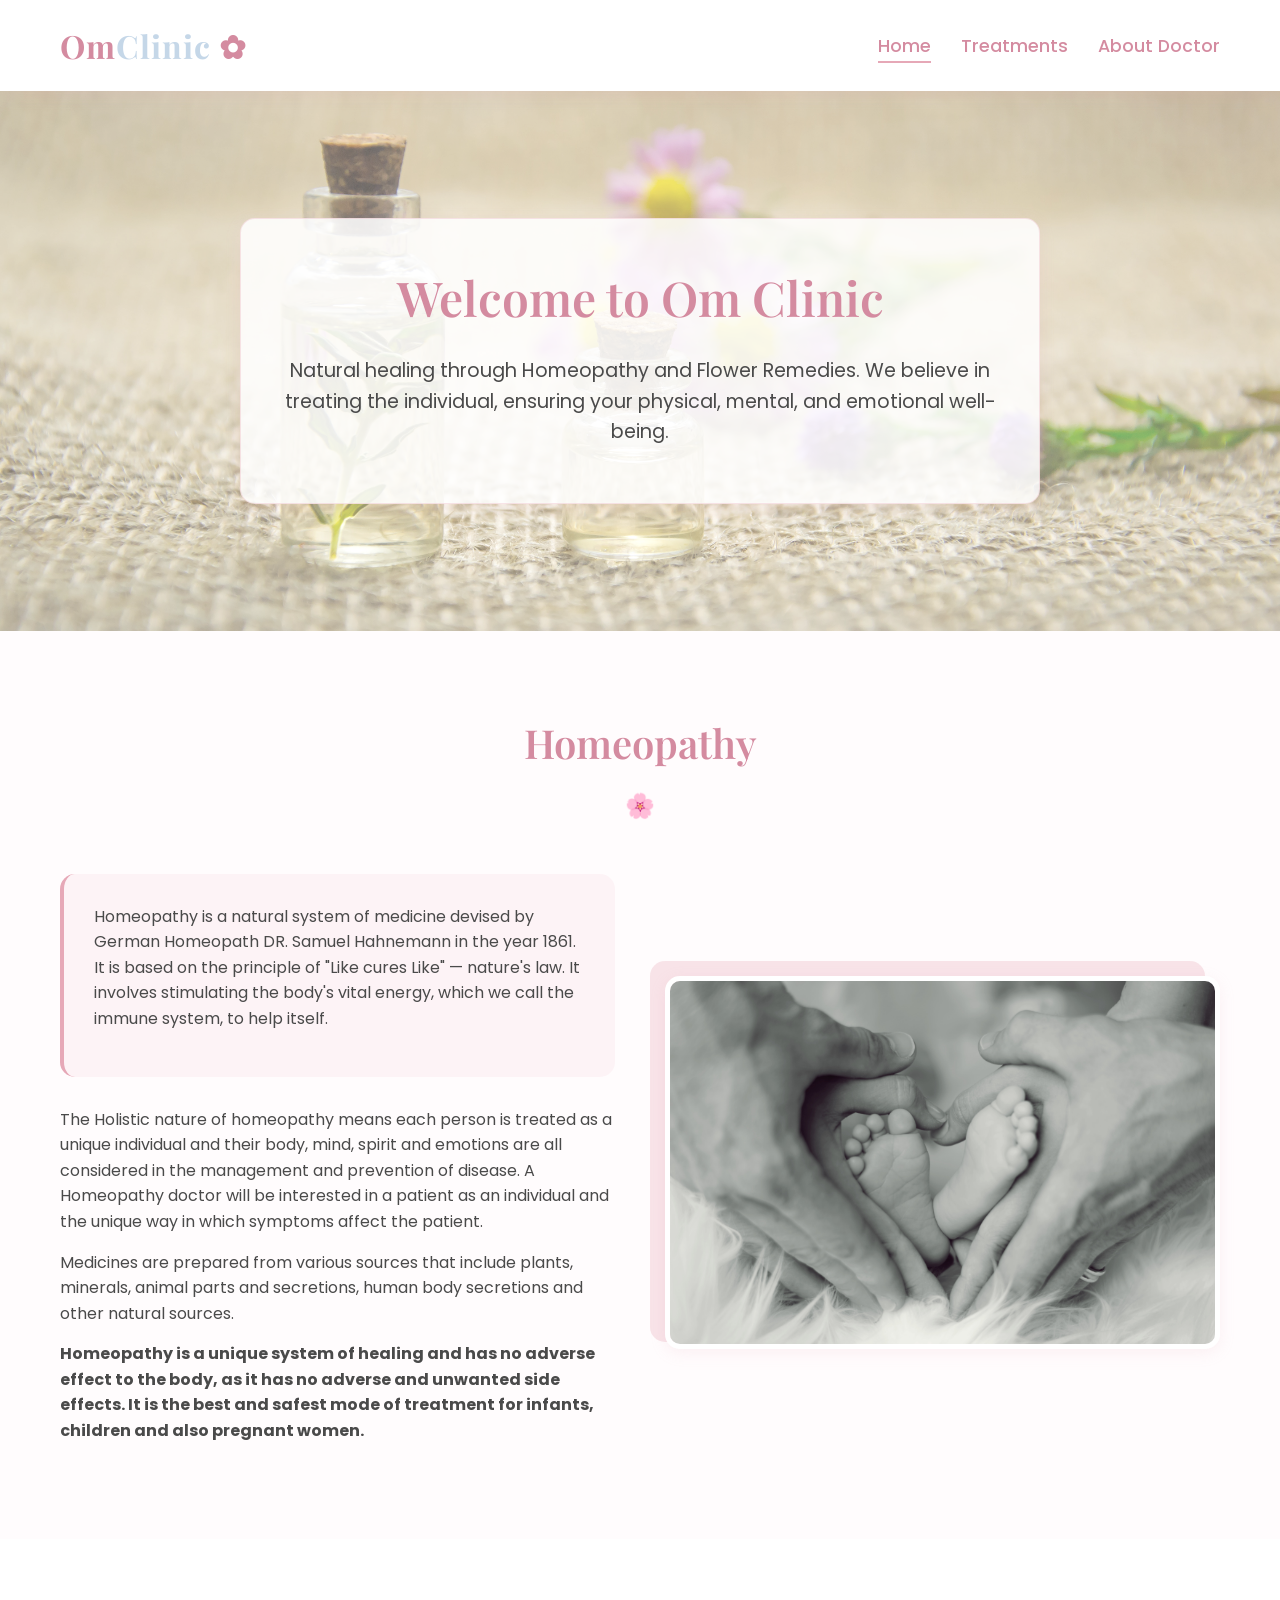
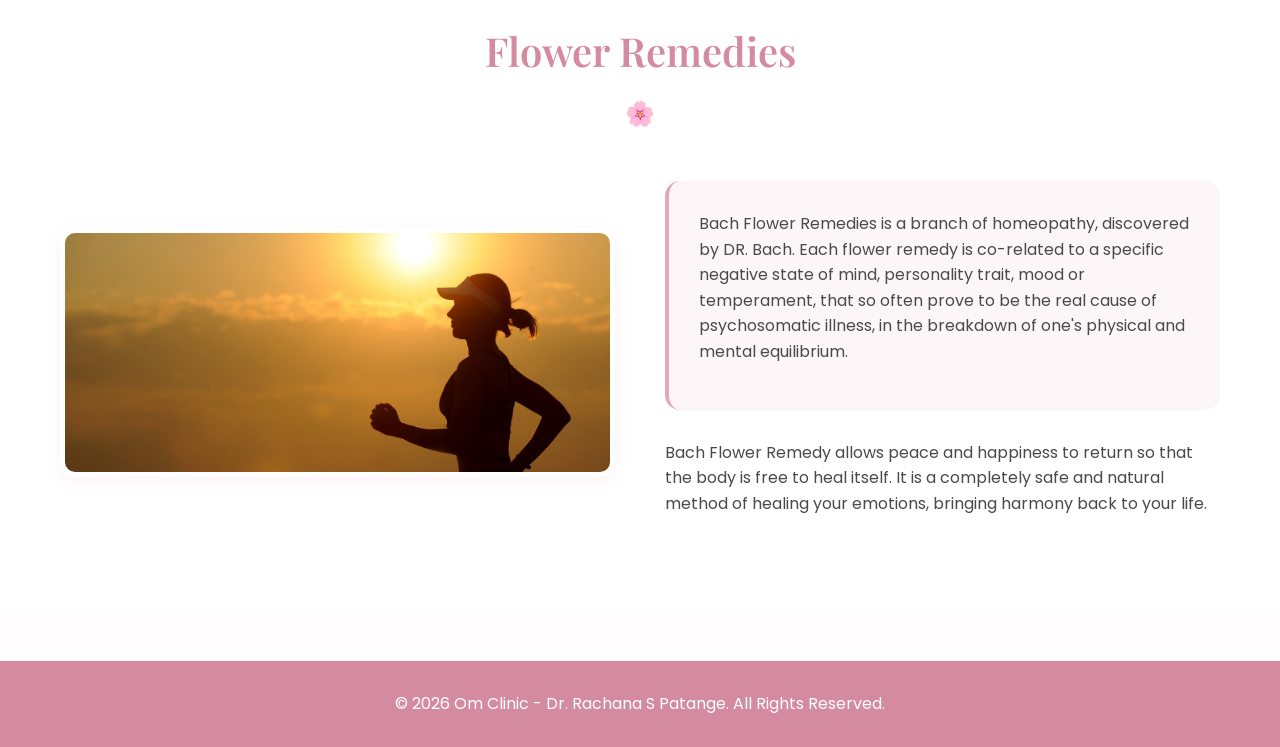
==== index.html @ 3744a469 "Add files via upload" ====
<!DOCTYPE html>
<html lang="en">
<head>
    <meta charset="UTF-8">
    <meta name="viewport" content="width=device-width, initial-scale=1.0">
    <title>Om Clinic - Homeopathy and Flower Remedies</title>
    <link rel="stylesheet" href="styles.css">
    <meta name="description" content="Om Clinic by Dr. Rachana S Patange - Best homeopathy and flower remedies in Pune.">
</head>
<body>

    <header>
        <div class="container">
            <nav>
                <div class="logo">Om<span>Clinic</span> ✿</div>
                <ul class="nav-links">
                    <li><a href="index.html" class="active">Home</a></li>
                    <li><a href="treatments.html">Treatments</a></li>
                    <li><a href="about.html">About Doctor</a></li>
                </ul>
            </nav>
        </div>
    </header>

    <section class="hero" style="background-image: url('Banner 2 Flower.jpg');">
        <div class="container">
            <div class="hero-content">
                <h1>Welcome to Om Clinic</h1>
                <p>Natural healing through Homeopathy and Flower Remedies. We believe in treating the individual, ensuring your physical, mental, and emotional well-being.</p>
            </div>
        </div>
    </section>

    <section class="section">
        <div class="container">
            <h2 class="section-title">Homeopathy</h2>
            <div class="about-flex">
                <div class="about-text">
                    <div class="info-box">
                        <p>Homeopathy is a natural system of medicine devised by German Homeopath DR. Samuel Hahnemann in the year 1861. It is based on the principle of "Like cures Like" — nature's law. It involves stimulating the body's vital energy, which we call the immune system, to help itself.</p>
                    </div>
                    <p>The Holistic nature of homeopathy means each person is treated as a unique individual and their body, mind, spirit and emotions are all considered in the management and prevention of disease. A Homeopathy doctor will be interested in a patient as an individual and the unique way in which symptoms affect the patient.</p>
                    <p>Medicines are prepared from various sources that include plants, minerals, animal parts and secretions, human body secretions and other natural sources.</p>
                    <p><strong>Homeopathy is a unique system of healing and has no adverse effect to the body, as it has no adverse and unwanted side effects. It is the best and safest mode of treatment for infants, children and also pregnant women.</strong></p>
                </div>
                <div class="about-img-container">
                    <img src="Homeopathy For Family.jpg" alt="Homeopathy for the entire family">
                </div>
            </div>
        </div>
    </section>

    <section class="section" style="background-color: var(--card-bg);">
        <div class="container">
            <h2 class="section-title">Flower Remedies</h2>
            <div class="about-flex" style="flex-direction: row-reverse;">
                <div class="about-text">
                    <div class="info-box">
                        <p>Bach Flower Remedies is a branch of homeopathy, discovered by DR. Bach. Each flower remedy is co-related to a specific negative state of mind, personality trait, mood or temperament, that so often prove to be the real cause of psychosomatic illness, in the breakdown of one's physical and mental equilibrium.</p>
                    </div>
                    <p>Bach Flower Remedy allows peace and happiness to return so that the body is free to heal itself. It is a completely safe and natural method of healing your emotions, bringing harmony back to your life.</p>
                </div>
                <div class="about-img-container">
                    <!-- Placeholder using another banner image or general floral image -->
                    <img src="Banner 3 Active Woman.jpg" alt="Active healthy woman representing flower remedies">
                </div>
            </div>
        </div>
    </section>

    <footer>
        <div class="container">
            <p>&copy; 2026 Om Clinic - Dr. Rachana S Patange. All Rights Reserved.</p>
        </div>
    </footer>

</body>
</html>
---- styles.css ----
@import url('https://fonts.googleapis.com/css2?family=Playfair+Display:ital,wght@0,400;0,600;0,700;1,400&family=Poppins:wght@300;400;500;600&display=swap');

:root {
    --primary-color: #e6a8b7; /* Soft pastel pink */
    --primary-dark: #d48ba0;
    --secondary-color: #c5d7e8; /* Soft pastel blue */
    --accent-color: #e0e5cd; /* Soft pastel green */
    --text-color: #4a4a4a;
    --text-light: #7a7a7a;
    --bg-color: #fffcfd; /* Very light pinkish white */
    --card-bg: #ffffff;
    --heading-font: 'Playfair Display', serif;
    --body-font: 'Poppins', sans-serif;
    --shadow: 0 4px 15px rgba(230, 168, 183, 0.15);
}

* {
    margin: 0;
    padding: 0;
    box-sizing: border-box;
}

body {
    font-family: var(--body-font);
    color: var(--text-color);
    background-color: var(--bg-color);
    line-height: 1.6;
}

h1, h2, h3, h4, h5, h6 {
    font-family: var(--heading-font);
    color: var(--primary-dark);
    margin-bottom: 15px;
    font-weight: 600;
}

p {
    margin-bottom: 15px;
}

a {
    text-decoration: none;
    color: var(--primary-dark);
    transition: color 0.3s ease;
}

a:hover {
    color: var(--primary-color);
}

.container {
    max-width: 1200px;
    margin: 0 auto;
    padding: 0 20px;
}

/* Header & Navigation */
header {
    background-color: var(--card-bg);
    box-shadow: var(--shadow);
    position: sticky;
    top: 0;
    z-index: 100;
}

nav {
    display: flex;
    justify-content: space-between;
    align-items: center;
    padding: 20px 0;
}

.logo {
    font-family: var(--heading-font);
    font-size: 2rem;
    font-weight: 700;
    color: var(--primary-dark);
    letter-spacing: 1px;
}

.logo span {
    color: var(--secondary-color);
}

.nav-links {
    list-style: none;
    display: flex;
    gap: 30px;
}

.nav-links li a {
    font-weight: 500;
    font-size: 1.1rem;
    position: relative;
}

.nav-links li a::after {
    content: '';
    position: absolute;
    bottom: -5px;
    left: 0;
    width: 0;
    height: 2px;
    background-color: var(--primary-color);
    transition: width 0.3s ease;
}

.nav-links li a:hover::after,
.nav-links li a.active::after {
    width: 100%;
}

/* Hero Section */
.hero {
    position: relative;
    height: 60vh;
    min-height: 400px;
    display: flex;
    align-items: center;
    justify-content: center;
    text-align: center;
    background-size: cover;
    background-position: center;
    background-repeat: no-repeat;
    color: var(--card-bg);
}

.hero::before {
    content: '';
    position: absolute;
    top: 0;
    left: 0;
    right: 0;
    bottom: 0;
    background: rgba(255, 255, 255, 0.4);
}

.hero-content {
    position: relative;
    z-index: 1;
    background: rgba(255, 255, 255, 0.85);
    padding: 40px;
    border-radius: 15px;
    max-width: 800px;
    box-shadow: var(--shadow);
    border: 1px solid rgba(230, 168, 183, 0.3);
}

.hero-content h1 {
    font-size: 3rem;
    margin-bottom: 20px;
}

.hero-content p {
    font-size: 1.2rem;
    color: var(--text-color);
}

/* Sections */
.section {
    padding: 80px 0;
}

.section-title {
    text-align: center;
    font-size: 2.5rem;
    margin-bottom: 50px;
    position: relative;
}

.section-title::after {
    content: '🌸';
    display: block;
    font-size: 1.5rem;
    margin-top: 10px;
    color: var(--primary-color);
}

/* Cards & Grids */
.grid {
    display: grid;
    grid-template-columns: repeat(auto-fit, minmax(300px, 1fr));
    gap: 40px;
}

.card {
    background: var(--card-bg);
    border-radius: 15px;
    overflow: hidden;
    box-shadow: var(--shadow);
    transition: transform 0.3s ease, box-shadow 0.3s ease;
    border: 1px solid rgba(230, 168, 183, 0.2);
}

.card:hover {
    transform: translateY(-10px);
    box-shadow: 0 10px 25px rgba(230, 168, 183, 0.3);
}

.card-img {
    width: 100%;
    height: 250px;
    object-fit: cover;
}

.card-content {
    padding: 30px;
}

.card-content h3 {
    font-size: 1.5rem;
    margin-bottom: 15px;
}

.card-content ul {
    list-style-position: inside;
    list-style-type: none;
}

.card-content ul li {
    position: relative;
    padding-left: 25px;
    margin-bottom: 8px;
}

.card-content ul li::before {
    content: '✿';
    position: absolute;
    left: 0;
    color: var(--primary-color);
}

/* About Section */
.about-flex {
    display: flex;
    align-items: center;
    gap: 50px;
}

.about-img-container {
    flex: 1;
    position: relative;
}

.about-img-container img {
    width: 100%;
    border-radius: 15px;
    box-shadow: var(--shadow);
    border: 5px solid white;
}

.about-img-container::before {
    content: '';
    position: absolute;
    top: -15px;
    left: -15px;
    right: 15px;
    bottom: 15px;
    background-color: var(--primary-color);
    border-radius: 15px;
    z-index: -1;
    opacity: 0.3;
}

.about-text {
    flex: 1;
}

/* Info Box */
.info-box {
    background-color: rgba(230, 168, 183, 0.1);
    padding: 30px;
    border-radius: 15px;
    margin-bottom: 30px;
    border-left: 4px solid var(--primary-color);
}

/* Footer */
footer {
    background-color: var(--primary-dark);
    color: white;
    text-align: center;
    padding: 30px 0;
    margin-top: 50px;
}

footer p {
    margin-bottom: 0;
}

/* Responsive */
@media (max-width: 768px) {
    .nav-links {
        display: none; /* Simple approach for mobile, normally would add a hamburger menu */
    }
    
    .hero-content h1 {
        font-size: 2rem;
    }
    
    .about-flex {
        flex-direction: column;
    }
}
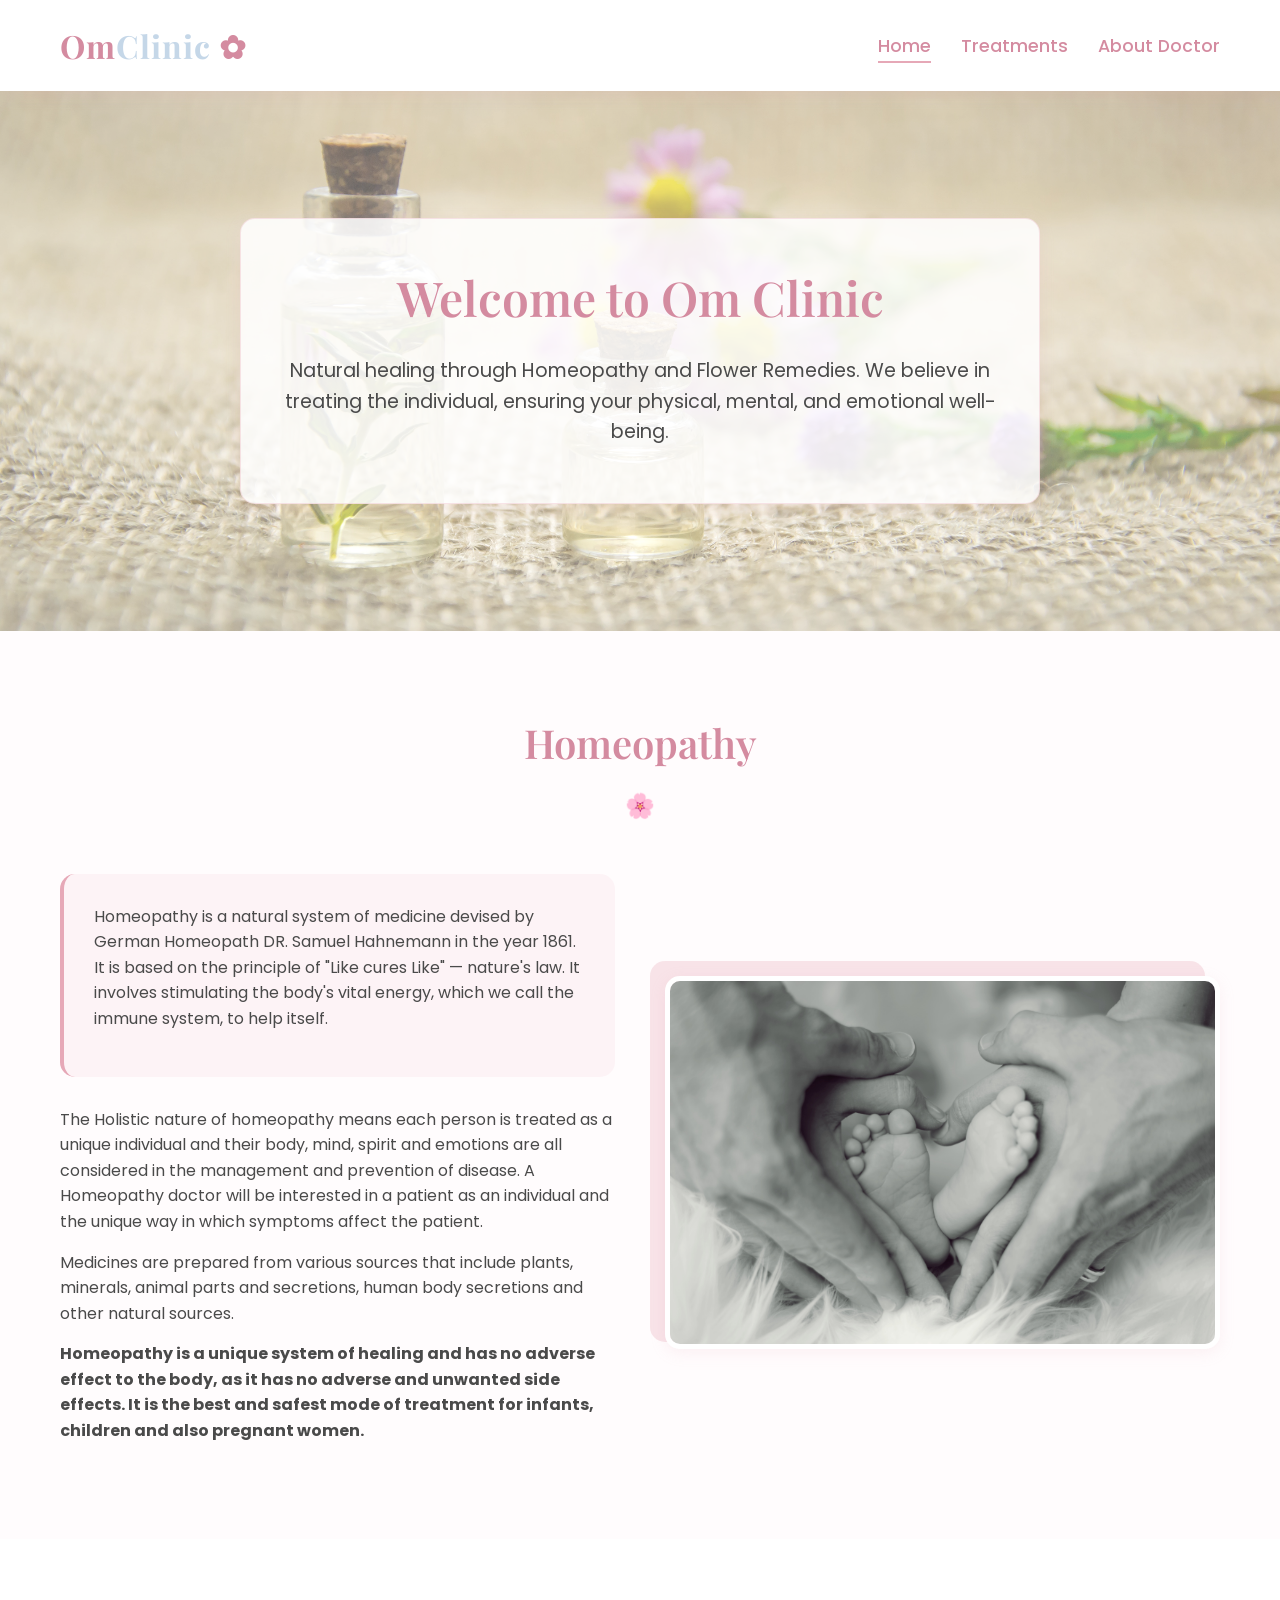
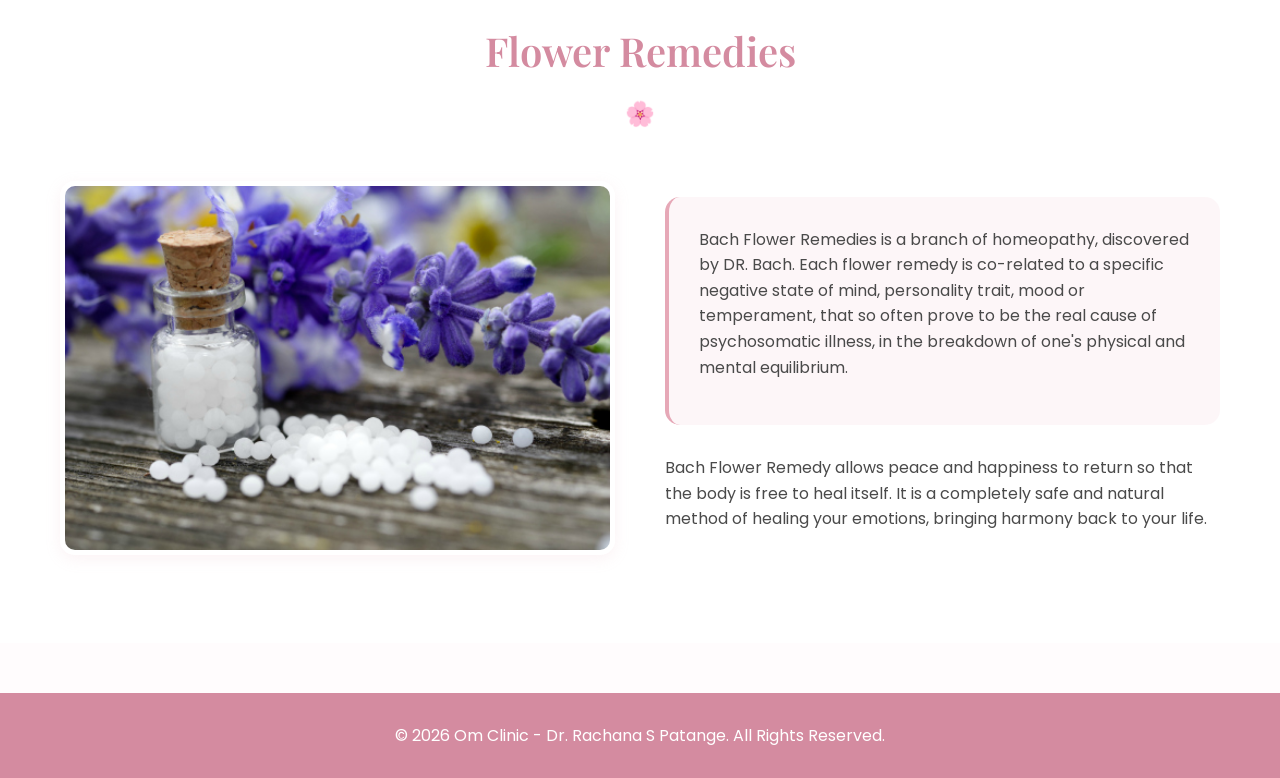
==== commit 1231fc3e: "Add files via upload" ====
--- a/index.html
+++ b/index.html
@@ -61,8 +61,7 @@
                     <p>Bach Flower Remedy allows peace and happiness to return so that the body is free to heal itself. It is a completely safe and natural method of healing your emotions, bringing harmony back to your life.</p>
                 </div>
                 <div class="about-img-container">
-                    <!-- Placeholder using another banner image or general floral image -->
-                    <img src="Banner 3 Active Woman.jpg" alt="Active healthy woman representing flower remedies">
+                    <img src="3.jpg" alt="Flower remedies illustration">
                 </div>
             </div>
         </div>
--- a/styles.css
+++ b/styles.css
@@ -290,15 +290,66 @@
 
 /* Responsive */
 @media (max-width: 768px) {
+    nav {
+        flex-direction: column;
+        gap: 15px;
+    }
+
     .nav-links {
-        display: none; /* Simple approach for mobile, normally would add a hamburger menu */
+        display: flex;
+        flex-wrap: wrap;
+        justify-content: center;
+        gap: 15px;
     }
     
+    .hero-content {
+        padding: 20px;
+    }
+
     .hero-content h1 {
         font-size: 2rem;
     }
     
     .about-flex {
-        flex-direction: column;
-    }
-}
+        flex-direction: column !important;
+        gap: 30px;
+    }
+
+    .about-img-container,
+    .about-text {
+        flex: 1 !important;
+        width: 100%;
+    }
+
+    .about-img-container::before {
+        display: none;
+    }
+
+    .grid {
+        grid-template-columns: 1fr;
+    }
+
+    .section {
+        padding: 50px 0;
+    }
+
+    .section-title {
+        font-size: 2rem;
+        margin-bottom: 30px;
+    }
+}
+
+/* Small mobile fixes */
+@media (max-width: 480px) {
+    .logo {
+        font-size: 1.5rem;
+    }
+
+    .nav-links {
+        gap: 10px;
+    }
+
+    .nav-links li a {
+        font-size: 1rem;
+    }
+}
